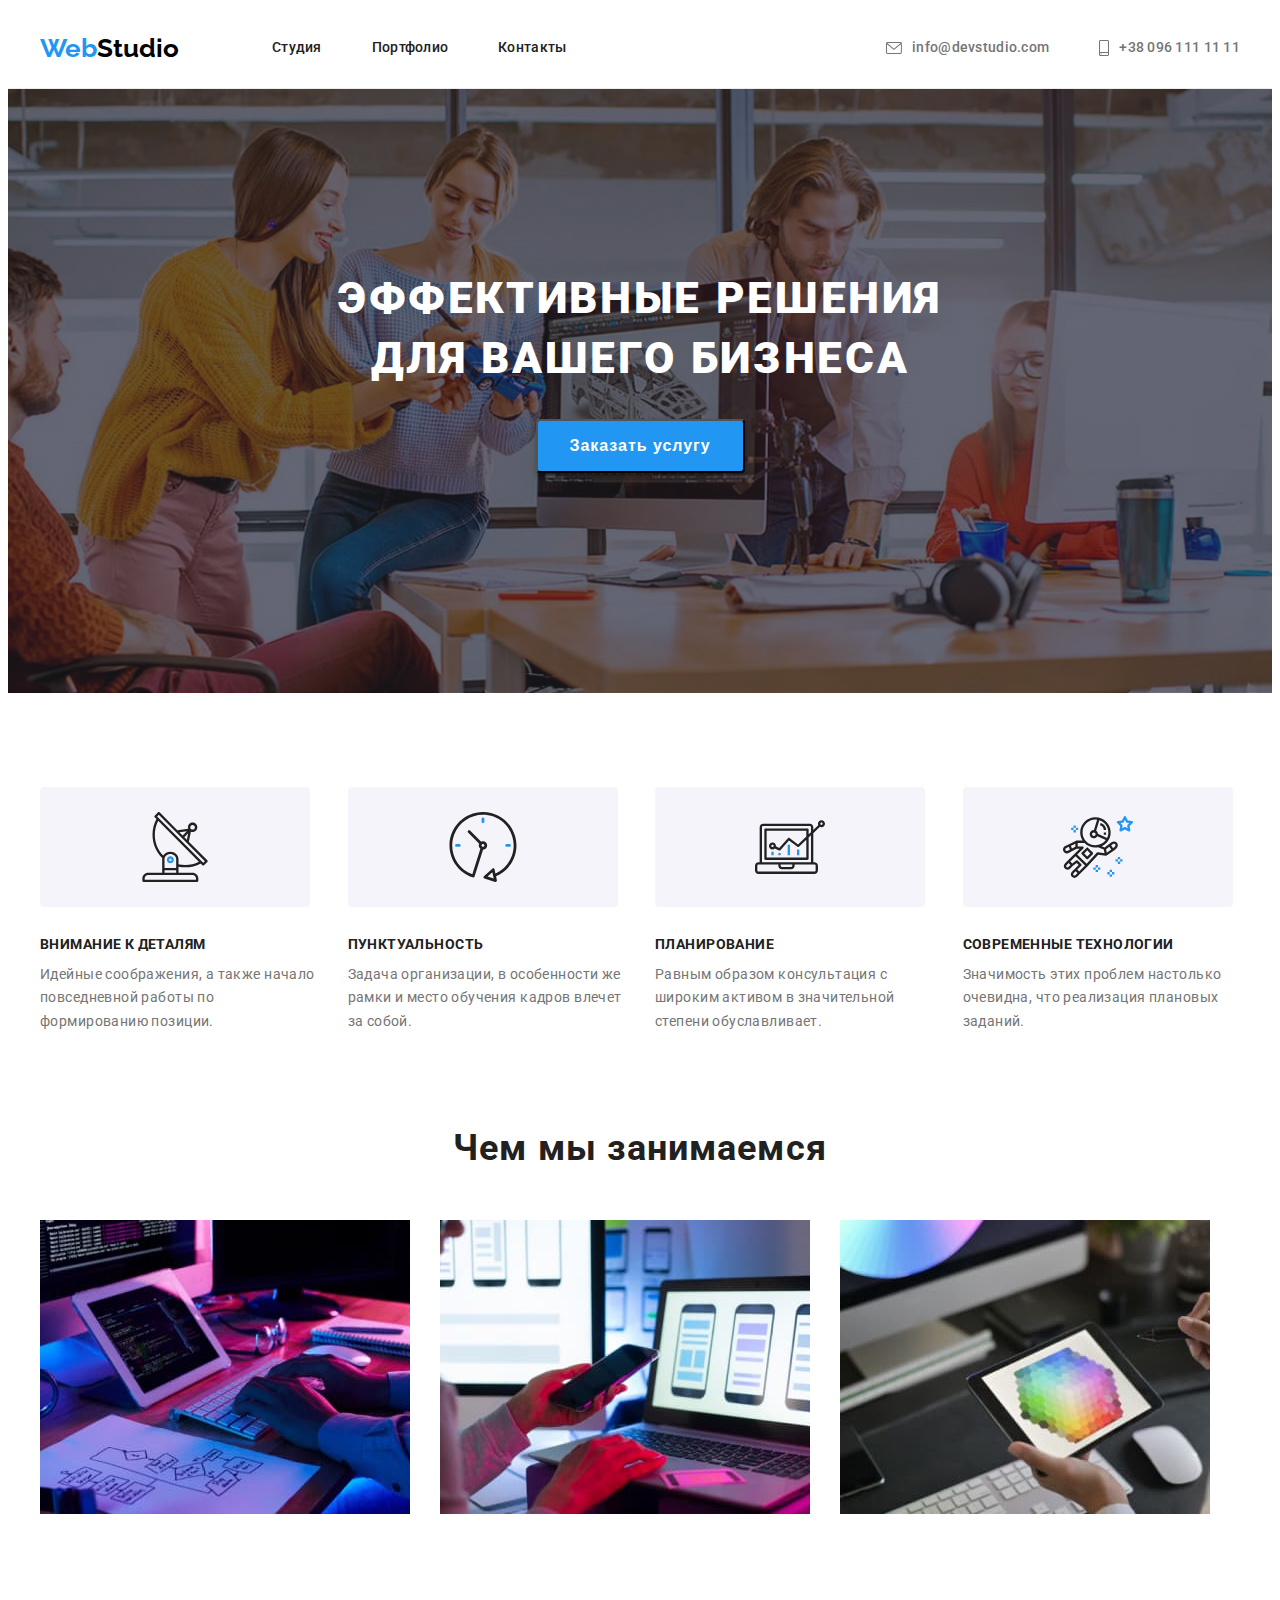
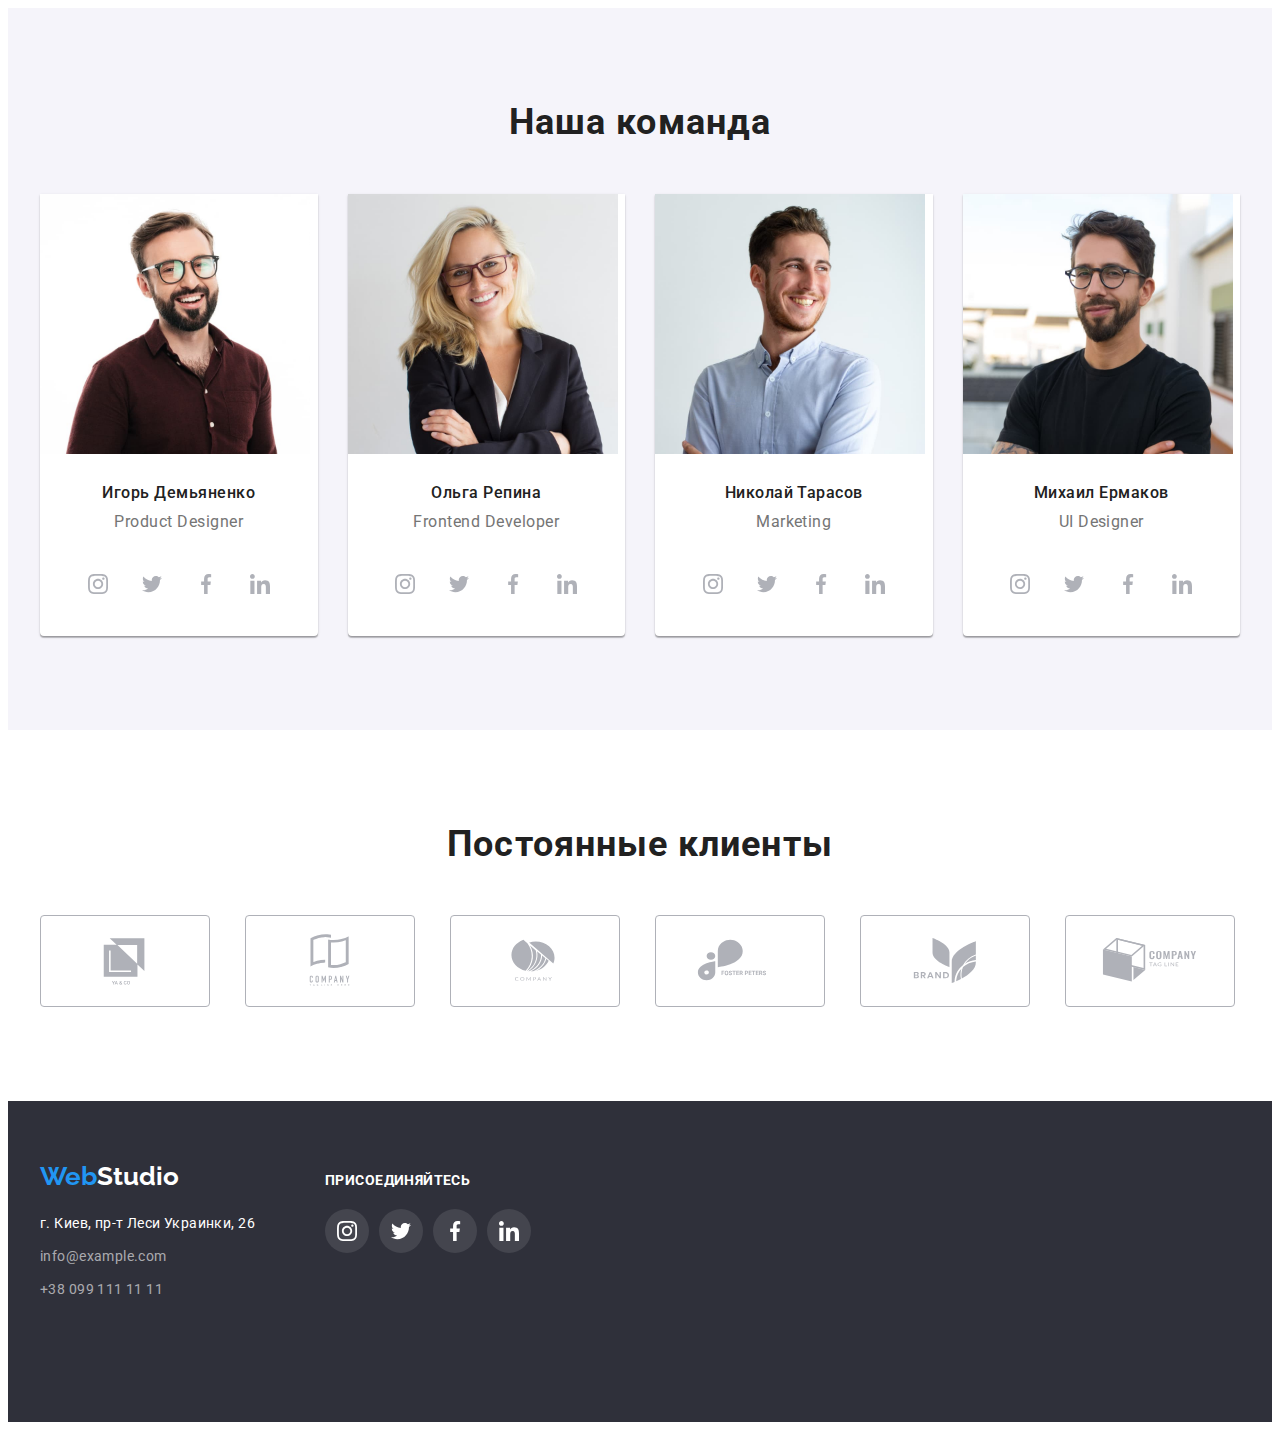
==== index.html @ 14ed2e69 "first" ====
<!DOCTYPE html>
<html lang="ru">
<head>
    <link rel="preconnect" href="https://fonts.googleapis.com">
    <link rel="preconnect" href="https://fonts.gstatic.com" crossorigin>
    <link href="https://fonts.googleapis.com/css2?family=Raleway:wght@700&family=Roboto:wght@400;500;700;900&display=swap"
        rel="stylesheet">
    <link rel="stylesheet" href="https://cdnjs.cloudflare.com/ajax/libs/modern-normalize/1.1.0/modern-normalize.min.css"
        integrity="sha512-wpPYUAdjBVSE4KJnH1VR1HeZfpl1ub8YT/NKx4PuQ5NmX2tKuGu6U/JRp5y+Y8XG2tV+wKQpNHVUX03MfMFn9Q=="
        crossorigin="anonymous" referrerpolicy="no-referrer" />
    <meta charset="UTF-8">
    <meta http-equiv="X-UA-Compatible" content="IE=edge">
    <meta name="viewport" content="width=device-width, initial-scale=1.0">
    <title>Document</title>
    <link rel="stylesheet" href="./css/styles.css"/>
   

</head>
<body>
    <!-- header -->
    <header class="header">
        <div class="container">
            <nav class="header-navigation">
                <a class="logo-header link" href="./index.html" lang="en"><span class="half-logo-text logo-text">Web</span>Studio</a>
                <ul class="header-list list">
                    <li class="header-item">
                        <a class="header-link link" href="./index.html">Студия</a></li>
                    <li class="header-item">
                        <a class="header-link link" href="./portfolio.html">Портфолио</a></li>
                    <li class="header-item">
                        <a class="header-link link" href="Контакты">Контакты</a></li>
                </ul>
                
            </nav>
                    <ul class="header-right list">
                    <li class="contacts-item">
                        <a class="header-contacts link" href="mailto:info@devstudio.com">
                        <svg class="contacts-icons" width="16" height="12">
                            <use href="./images/symbol-defs.svg#icon-envelope">
                            </use>
                        </svg>info@devstudio.com</a></li>
                    <li class="contacts-item">
                       
                        <a class="header-contacts link" href="tel:+380961111111"> <svg class="contacts-icons" width="10" height="16">
                            <use href="./images/symbol-defs.svg#icon-smartphone"></use>
                        </svg>+38 096 111 11 11</a>
                    </li>
                </ul>
        </div>  
    </header>
    <main>
        <!-- hero -->
        <section class="hero-section section">
            <div class="container container-hero">
                <h1 class="hero-title">Эффективные решения для вашего бизнеса</h1>
                <button class="hero-btn" type="button">Заказать услугу</button>
            </div>
        </section>
        <!-- features -->
        <section class="features section">
            <div class="container">
                <h2 class="visually-hidden">Наши преимущества</h2>
            <ul class="features-list list">
                <li class="features-item">
                    <div class="icon-box" ><svg class="features-icon">
                        <use href="./images/symbol-defs.svg#icon-antenna"></use>
                    </svg></div>
                    <h3 class="features-title">Внимание к деталям</h3>
                    <p class="features-text">Идейные соображения, а также начало повседневной работы по формированию позиции. </p>
                </li>
                <li class="features-item">
                    <div class="icon-box"><svg class="features-icon">
                        <use href="./images/symbol-defs.svg#icon-clock"></use>
                    </svg></div>
                    <h3 class="features-title">Пунктуальность</h3>
                    <p class="features-text">Задача организации, в особенности же рамки и место обучения кадров влечет за собой.</p>
                </li>
                <li class="features-item">
                <div class="icon-box"> <svg class="features-icon">
                        <use href="./images/symbol-defs.svg#icon-diagram"></use>
                    </svg></div>
                    <h3 class="features-title">Планирование</h3>
                    <p class="features-text">Равным образом консультация с широким активом в значительной степени обуславливает.</p>
                </li>
                <li class="features-item">
                <div class="icon-box"> <svg class="features-icon">
                        <use href="./images/symbol-defs.svg#icon-astronaut"></use>
                    </svg></div>
                    <h3 class="features-title">Современные технологии</h3>
                    <p class="features-text">Значимость этих проблем настолько очевидна, что реализация плановых заданий.</p>
                </li>

            </ul>
            </div>
            
          
        </section>
        <!-- activity -->
        <section class=" activity section">
           <div class="container"> 
               <h2 class="activity-title">Чем мы занимаемся</h2>
            <ul class="activity-list list">
                <li class="img-item">
                    <img 
                    src="./images/1.jpg" 
                    alt="Написание программного обеспечения"
                    width="370">
                </li>
                <li class="img-item">
                    <img 
                    src="./images/2.jpg" 
                    alt="Адаптация под мобильные устройства"
                    width="370">
                </li>
                <li class="img-item">
                    <img 
                    src="./images/3.jpg" 
                    alt="Дизайнерские разработки"
                    width="370">
                </li>
            </ul>
            </div>
        </section>
        <!-- team -->
        <section class="team-section section">
            <div class="container">
            <h2 class="team-title">Наша команда</h2>
            <ul class="team-list list">
                <li class="team-item">
                    <img 
                    src="./images/igor-d.jpg" 
                    alt="Игорь Демьяненко, дизайнер продукции"
                    width="270">
                   <div class="team-text">
                       <h3 class="team-title-name">Игорь Демьяненко</h3>
                    <p class="team-title-p" lang="en">Product Designer</p>
                    </div>
                    <div >
                       <ul class="social-list list">
                           <li class="social-link-box">
                                <a href="" class="social-link">
                                    <svg class="social-link-icon">
                                    <use href="./images/symbol-defs.svg#icon-instagram"></use>
                                </svg>
                                </a>
                           </li>
                           <li class="social-link-box">
                            <a href="" class="social-link">
                                <svg class="social-link-icon">
                            <use href="./images/symbol-defs.svg#icon-twitter"></use>
                        </svg>
                        </a>
                    </li>
                    <li class="social-link-box">
                        <a href="" class="social-link">
                            <svg class="social-link-icon">
                        <use href="./images/symbol-defs.svg#icon-facebook"></use>
                    </svg>
                    </a>
                </li>
                <li class="social-link-box">
                    <a href="" class="social-link">
                        <svg class="social-link-icon">
                    <use href="./images/symbol-defs.svg#icon-linkedin"></use>
                </svg>
                </a>
            </li>
                       </ul>       
                        
                       
                    </div>
                </li>
                <li class="team-item">
                    <img src="./images/olha-r.jpg"
                    alt="Ольга Репина, фронтенд"
                    width="270" >
                    <div class="team-text"><h3 class="team-title-name">Ольга Репина</h3>
                    <p class="team-title-p" lang="en">Frontend Developer</p>
                    </div>
                    <div>
                        <ul class="social-list list">
                            <li class="social-link-box">
                                <a href="" class="social-link">
                                    <svg class="social-link-icon">
                                        <use href="./images/symbol-defs.svg#icon-instagram"></use>
                                    </svg>
                                </a>
                            </li>
                            <li class="social-link-box">
                                <a href="" class="social-link">
                                    <svg class="social-link-icon">
                                        <use href="./images/symbol-defs.svg#icon-twitter"></use>
                                    </svg>
                                </a>
                            </li>
                            <li class="social-link-box">
                                <a href="" class="social-link">
                                    <svg class="social-link-icon">
                                        <use href="./images/symbol-defs.svg#icon-facebook"></use>
                                    </svg>
                                </a>
                            </li>
                            <li class="social-link-box">
                                <a href="" class="social-link">
                                    <svg class="social-link-icon">
                                        <use href="./images/symbol-defs.svg#icon-linkedin"></use>
                                    </svg>
                                </a>
                            </li>
                        </ul>
                    
                    
                    </div>
                </li>
                <li class="team-item">
                    <img src="./images/nikolay-t.jpg" 
                    alt="Николай Тарасов, маркетинг" 
                    width="270">
                    <div class="team-text"><h3 class="team-title-name">Николай Тарасов</h3>
                    <p class="team-title-p" lang="en">Marketing</p>
                    </div>
                    <div>
                        <ul class="social-list list">
                            <li class="social-link-box">
                                <a href="" class="social-link">
                                    <svg class="social-link-icon">
                                        <use href="./images/symbol-defs.svg#icon-instagram"></use>
                                    </svg>
                                </a>
                            </li>
                            <li class="social-link-box">
                                <a href="" class="social-link">
                                    <svg class="social-link-icon">
                                        <use href="./images/symbol-defs.svg#icon-twitter"></use>
                                    </svg>
                                </a>
                            </li>
                            <li class="social-link-box">
                                <a href="" class="social-link">
                                    <svg class="social-link-icon">
                                        <use href="./images/symbol-defs.svg#icon-facebook"></use>
                                    </svg>
                                </a>
                            </li>
                            <li class="social-link-box">
                                <a href="" class="social-link">
                                    <svg class="social-link-icon">
                                        <use href="./images/symbol-defs.svg#icon-linkedin"></use>
                                    </svg>
                                </a>
                            </li>
                        </ul>
                    
                    
                    </div>
                </li>
                <li class="team-item">
                    <img src="./images/mihail-e.jpg" 
                    alt="Михаил Ермаков, дизайнер интерфейсов" 
                    width="270">
                   <div class="team-text"> <h3 class="team-title-name">Михаил Ермаков</h3>
                    <p class="team-title-p" lang="en">UI Designer</p>
                    </div>
                    <div>
                        <ul class="social-list list">
                            <li class="social-link-box">
                                <a href="" class="social-link">
                                    <svg class="social-link-icon">
                                        <use href="./images/symbol-defs.svg#icon-instagram"></use>
                                    </svg>
                                </a>
                            </li>
                            <li class="social-link-box">
                                <a href="" class="social-link">
                                    <svg class="social-link-icon">
                                        <use href="./images/symbol-defs.svg#icon-twitter"></use>
                                    </svg>
                                </a>
                            </li>
                            <li class="social-link-box">
                                <a href="" class="social-link">
                                    <svg class="social-link-icon">
                                        <use href="./images/symbol-defs.svg#icon-facebook"></use>
                                    </svg>
                                </a>
                            </li>
                            <li class="social-link-box">
                                <a href="" class="social-link">
                                    <svg class="social-link-icon">
                                        <use href="./images/symbol-defs.svg#icon-linkedin"></use>
                                    </svg>
                                </a>
                            </li>
                        </ul>
                    
                    
                    </div>
                </li>
            </ul>
            </div>

        </section>
        <!-- clients -->
        <section class="client-section section">
           <div class="container"> 
               <h2 class="client-title">Постоянные клиенты</h2>
            <ul class="client-list list">
               <li class="client-item">
                   <a href="" class="client-link">
                      <svg class="client-link-icon">
                          <use href="./images/symbol-defs.svg#icon-ya-co"></use>
                      </svg>
                      </a>
               </li>
            <li class="client-item">
                <a href="" class="client-link">
                    <svg class="client-link-icon">
                        <use href="./images/symbol-defs.svg#icon-company"></use>
                    </svg>
                    </a>
                    </li>
            
            <li class="client-item">
                <a href="" class="client-link">
                    <svg class="client-link-icon">
                        <use href="./images/symbol-defs.svg#icon-company-circl"></use>
                    </svg>
                    </a>
                    
            </li>
            <li class="client-item">
                <a href="" class="client-link">
                    <svg class="client-link-icon">
                        <use href="./images/symbol-defs.svg#icon-foster"></use>
                    </svg>
                    </a>
                    
            </li>
            <li class="client-item">
                <a href="" class="client-link">
                    <svg class="client-link-icon">
                        <use href="./images/symbol-defs.svg#icon-brand-lief"></use>
                    </svg>
                    </a>
                    
            </li>
            <li class="client-item">
                <a href="" class="client-link">
                    <svg class="client-link-icon">
                        <use href="./images/symbol-defs.svg#icon-cube
                        "></use>
                    </svg>
                    </a>
                    
            </li>
            </ul>

</div>
        </section>
    
    </main>
    <footer class="footer-section section">
        <div class="container">
            <div class="adress-social-box">
        <div class="logo-adress-box">
        <a class="footer-logo link" href="./index.html" lang="en"><span class="half-logo-text logo-text">Web</span>Studio</a>
        <address class="footer-adress-section">
        <ul class="footer-list list">
            <li class="footer-list-item"><a class="footer-adress link" href="https://www.google.com/maps/d/embed?mid=10uSM3H-mIU3GznYo2szRIEphczw" width="640" height="480">г. Киев, пр-т Леси Украинки, 26</a> </li>
            <li class="footer-list-item"><a class="footer-link link" href="info@example.com">info@example.com</a></li>
            <li class="footer-list-item"><a class="footer-link link" href="tel:+380991111111">+38 099 111 11 11</a></li>
        </ul>
        </address>
        </div>
        <div class="footer-social">
            <h3 class="footer-social-title">присоединяйтесь</h3>
            <ul class="social-list-footer list">
                <li class="social-link-box-footer">
                    <a href="" class="social-link-footer">
                        <svg class="social-link-icon-footer">
                            <use href="./images/symbol-defs.svg#icon-instagram"></use>
                        </svg>
                    </a>
                </li>
                <li class="social-link-box-footer">
                    <a href="" class="social-link-footer">
                        <svg class="social-link-icon-footer">
                            <use href="./images/symbol-defs.svg#icon-twitter"></use>
                        </svg>
                    </a>
                </li>
                <li class="social-link-box-footer">
                    <a href="" class="social-link-footer">
                        <svg class="social-link-icon-footer">
                            <use href="./images/symbol-defs.svg#icon-facebook"></use>
                        </svg>
                    </a>
                </li>
                <li class="social-link-box-footer">
                    <a href="" class="social-link-footer">
                        <svg class="social-link-icon-footer">
                            <use href="./images/symbol-defs.svg#icon-linkedin"></use>
                        </svg>
                    </a>
                </li>
            </ul>
</div>
        </div>
</div>
    </footer>
    
</body>
</html>
---- css/styles.css ----
:root {
  --firs-logo-color: #2196f3;
  --second-logo-color-header: #000000;
  --second-logo-color-footer: #ffffff;
  --navigation-color-first: #212121;
  --navigation-color-act: #2196f3;
  --text-title-color: #212121;
  --hero-txt-color: #ffffff;
  --hero-footer-background: #2f303a;
  --text-color-p: #757575;
}
body {
  font-family: 'Roboto', sans-serif;
  background-color: #ffffff;
}
img {
  display: block;
}
p,
h1,
h2,
h3,
h4,
h5,
h6 {
  margin-top: 0;
  margin-bottom: 0;
}
ul {
  margin-top: 0;
  margin-bottom: 0;
  padding-left: 0;
}
.list {
  list-style: none;
}
.link {
  text-decoration: none;
}
.visually-hidden {
  position: absolute;
  width: 1px;
  height: 1px;
  margin: -1px;
  padding: 0;
  overflow: hidden;
  border: 0;
  clip: rect(0 0 0 0);
}
/* header */
.header {
  border-bottom: 1px solid #ececec;
}
.container {
  width: 1200px;
  padding-left: 15px;
  padding-right: 15px;
  margin: 0 auto;
}
.header-navigation {
  display: flex;
  align-items: center;
}
.header-list {
  display: flex;
}
.header-right {
  display: flex;
  margin-left: auto;
}
.header .container {
  display: flex;
  align-items: center;
}
.logo-header {
  display: block;
  margin-right: 93px;
  font-family: 'Raleway', sans-serif;
  font-style: normal;
  font-weight: 700;
  font-size: 26px;
  line-height: 1.19;
  color: var(--second-logo-color);
}

.half-logo-text {
  color: var(--firs-logo-color);
}
.header-item:not(:last-child) {
  padding-right: 50px;
}
.header-link {
  display: block;
  margin-top: 32px;
  margin-bottom: 32px;
  font-weight: 500;
  font-size: 14px;
  line-height: 1.14;
  letter-spacing: 0.02em;
  color: var(--navigation-color-first);
}
.contacts-icons {
  margin-right: 10px;
  fill: #757575;
}
.header-contacts:hover .contacts-icons,
.header-contacts:focus .contacts-icons {
  fill: var(--navigation-color-act);
}
.header-link:hover,
.header-link:focus {
  color: var(--navigation-color-act);
}
.contacts-item:not(:last-child) {
  margin-right: 50px;
}
.header-contacts {
  display: flex;
  align-items: center;
  margin-top: 32px;
  margin-bottom: 32px;
  font-family: 'Roboto';
  font-style: normal;
  font-weight: 500;
  font-size: 14px;
  line-height: 1.14;
  letter-spacing: 0.02em;
  color: #757575;
}
.header-contacts:hover,
.header-contacts:focus {
  color: var(--navigation-color-act);
}
/* hero */
.section {
  padding-top: 94px;
  padding-bottom: 94px;
}
.hero-section {
  background-color: var(--hero-footer-background);
  text-align: center;
  color: var(--hero-txt-color);
  padding-top: 180px;
  padding-bottom: 220px;
  background-image: linear-gradient(
      rgba(47, 48, 58, 0.4),
      rgba(47, 48, 58, 0.4)
    ),
    url(../images/back.jpg);
  background-repeat: no-repeat;
  background-position: center;
  background-size: cover;
}

.hero-title {
  max-width: 696px;
  margin: 0 auto 30px;
  text-align: center;
  font-weight: 900;
  font-size: 44px;
  line-height: 1.36;
  letter-spacing: 0.06em;
  text-transform: uppercase;
}
.hero-btn {
  text-align: center;
  padding: 10px 32px;
  cursor: pointer;
  font-style: normal;
  font-weight: 700;
  font-size: 16px;
  line-height: 1.87;
  letter-spacing: 0.06em;
  color: var(--hero-txt-color);
  background-color: var(--navigation-color-act);
  border-radius: 4px;
  box-shadow: 0 4px 4px rgba(0, 0, 0, 0.25);
}
.hero-btn:hover,
.hero-btn:hover {
  background-color: var(--navigation-color-act);
}
/* features */
.features {
  padding-top: 94px;
  padding-bottom: 47px;
}
.features-list {
  display: flex;
  align-items: center;
  flex-wrap: wrap;
  margin-left: -30px;
}
.features-item {
  flex-basis: calc((100% - 120px) / 4);
  margin-left: 30px;
}
.icon-box {
  display: flex;
  align-items: center;
  justify-content: center;
  background-color: #f5f4fa;
  border-radius: 4px;
  margin-bottom: 30px;
  width: 270px;
  height: 120px;
}
.features-icon {
  width: 70px;
  height: 70px;
}
.features-title {
  font-weight: 700;
  font-size: 14px;
  line-height: 1.14;
  letter-spacing: 0.03em;
  text-transform: uppercase;
  color: var(--text-title-color);
  margin-bottom: 10px;
}
.features-text {
  font-style: normal;
  font-weight: 400;
  font-size: 14px;
  line-height: 1.71;
  letter-spacing: 0.03em;
  color: var(--text-color-p);
}
/* activity */
.activity {
  padding-top: 47px;
  padding-bottom: 94px;
}
.activity-title {
  text-align: center;
  margin-bottom: 50px;
  font-style: normal;
  font-weight: 700;
  font-size: 36px;
  line-height: 1.16;
  letter-spacing: 0.03em;
  color: var(--text-title-color);
}
.activity-list {
  display: flex;
  flex-wrap: wrap;
}
.img-item:not(:last-child) {
  flex-basis: calc((100% - 90px) / 3);
  display: block;
  margin-right: 30px;
}
/* team */
.team-section {
  background-color: #f5f4fa;
}
.team-list {
  display: flex;
  flex-wrap: wrap;
  margin-left: -30px;
  margin-top: -30px;
}
.team-item {
  flex-basis: calc((100% - 120px) / 4);
  margin-left: 30px;
  margin-top: 30px;
  box-shadow: 0 1px 3px rgba(0, 0, 0, 0.12), 0 1px 1px rgba(0, 0, 0, 0.14),
    0 2px 1px rgba(0, 0, 0, 0.2);
  border-radius: 0 0 4px 4px;
  background-color: var(--second-logo-color-footer);
}
.team-title {
  text-align: center;
  margin-bottom: 50px;
  font-style: normal;
  font-weight: 700;
  font-size: 36px;
  line-height: 1.16;
  letter-spacing: 0.03em;
  color: var(--text-title-color);
}
.team-title-name {
  margin-bottom: 10px;
  text-align: center;
  font-style: normal;
  font-weight: 500;
  font-size: 16px;
  line-height: 1.18;
  letter-spacing: 0.03em;
  color: var(--text-title-color);
}
.team-title-p {
  text-align: center;
  font-weight: 400;
  font-size: 16px;
  line-height: 1.18;
  letter-spacing: 0.03em;
  color: var(--text-color-p);
}
.team-text {
  padding-top: 30px;
  padding-bottom: 30px;
}

.social-link {
  display: flex;
  justify-content: center;
  align-items: center;
  background-color: var(--hero-txt-color);
  width: 44px;
  height: 44px;
  border-radius: 50%;
}
.social-link-icon {
  width: 20px;
  height: 20px;
  fill: #afb1b8;
}
.social-link-box:not(:last-child) {
  margin-right: 10px;
}
.social-list {
  display: flex;
  align-items: center;
  justify-content: center;
  padding-bottom: 30px;
}

.social-link:hover,
.social-link:focus,
.social-link:hover .social-link-icon,
.social-link:focus .social-link-icon {
  background-color: var(--firs-logo-color);
  fill: var(--second-logo-color-footer);
}
/* clients */
.client-title {
  text-align: center;
  margin-bottom: 50px;
  font-weight: 700;
  font-size: 36px;
  line-height: 1.16;
  text-align: center;
  letter-spacing: 0.03em;
  color: var(--text-title-color);
}
.client-list {
  display: flex;
  flex-wrap: wrap;
  margin-left: -30px;
}
.client-item {
  flex-basis: calc((100% - 180px) / 6);
  margin-left: 30px;
}
.client-link {
  display: flex;
  align-items: center;
  justify-content: center;
  width: 170px;
  height: 92px;
  border: 1px solid #afb1b8;
  box-sizing: border-box;
  border-radius: 4px;
}
.client-link-icon {
  fill: #afb1b8;
  width: 106px;
  height: 60px;
}
.client-link:hover,
.client-link:focus,
.client-link:hover .client-link-icon,
.client-link:focus .client-link-icon {
  border-color: var(--firs-logo-color);
  fill: var(--navigation-color-act);
}

/* footer */
.adress-social-box {
  display: flex;
  align-items: baseline;
}
.adress-box {
  margin-right: 70px;
}
.footer-section {
  background-color: var(--hero-footer-background);
}
.footer-logo {
  display: block;
  margin-bottom: 20px;
  font-family: 'Raleway', sans-serif;
  font-style: normal;
  font-weight: 700;
  font-size: 26px;
  line-height: 1.19;
  color: var(--hero-txt-color);
}
.half-logo-text {
  color: var(--firs-logo-color);
}
.footer-adress {
  display: block;
  font-family: 'Roboto', sans-serif;
  font-style: normal;
  font-weight: 400;
  font-size: 14px;
  line-height: 1.71;
  letter-spacing: 0.03em;
  color: var(--hero-txt-color);
}
.footer-section {
  padding-top: 60px;
  padding-bottom: 60px;
}
.footer-list-item:not(:last-child) {
  margin-bottom: 9px;
}
.footer-link {
  display: block;
  font-family: 'Roboto', sans-serif;
  font-style: normal;
  font-weight: 400;
  font-size: 14px;
  line-height: 1.71;
  letter-spacing: 0.03em;
  color: rgba(255, 255, 255, 0.6);
}
.footer-adress:hover,
.footer-adress:focus {
  color: var(--navigation-color-act);
}
.footer-link:hover,
.footer-link:focus {
  color: var(--navigation-color-act);
}

.footer-social-title {
  font-weight: 700;
  font-size: 14px;
  line-height: 1.14;
  letter-spacing: 0.03em;
  text-transform: uppercase;
  color: var(--hero-txt-color);
  padding-bottom: 20px;
}
.social-link-footer {
  display: flex;
  justify-content: center;
  align-items: center;
  background-color: rgba(255, 255, 255, 0.1);
  width: 44px;
  height: 44px;
  border-radius: 50%;
}
.social-link-icon-footer {
  width: 20px;
  height: 20px;
  fill: var(--hero-txt-color);
}
.social-link-box-footer:not(:last-child) {
  margin-right: 10px;
}
.social-list-footer {
  display: flex;
  align-items: center;
  justify-content: center;
  padding-bottom: 97px;
}

.social-link-footer:hover,
.social-link-footer:focus {
  background-color: var(--navigation-color-act);
}
.logo-adress-box {
  margin-right: 70px;
  padding-bottom: 60px;
}

/* portfolio page2*/
.filter-list {
  display: flex;
  justify-content: center;
  margin-bottom: 50px;
}
.filter-item:not(:last-child) {
  margin-right: 8px;
}

.filter-btn {
  border-radius: 4px;
  padding: 6px 22px;
  cursor: pointer;
  font-style: normal;
  font-weight: 500;
  font-size: 16px;
  line-height: 1.62;
  letter-spacing: 0.03em;
  color: #212121;
  background-color: #f5f4fa;
  border: none;
}
.filter-btn:hover,
.filter-btn:focus {
  color: var(--hero-txt-color);
  background-color: var(--navigation-color-act);
}
.projects-boxes {
  display: flex;
  flex-wrap: wrap;
  margin-top: -30px;
  margin-left: -30px;
}
.projects-item {
  flex-basis: calc((100% - 270px) / 9);
  margin-left: 30px;
  margin-top: 30px;
}
.projects-boxes-title {
  font-weight: 700;
  font-size: 18px;
  line-height: 2;
  letter-spacing: 0.06em;
  color: var(--text-title-color);
}
.projects-boxes-text {
  font-size: 16px;
  line-height: 1.87;
  letter-spacing: 0.03em;
  color: var(--text-color-p);
}
.text-box {
  border: 1px solid #eeeeee;
  padding: 20px 24px;
  border-top: none;
}
.projects-item:hover,
.projects-item:focus {
  box-shadow: 0px 1px 1px rgba(0, 0, 0, 0.12), 0px 4px 4px rgba(0, 0, 0, 0.06),
    1px 4px 6px rgba(0, 0, 0, 0.16);
}
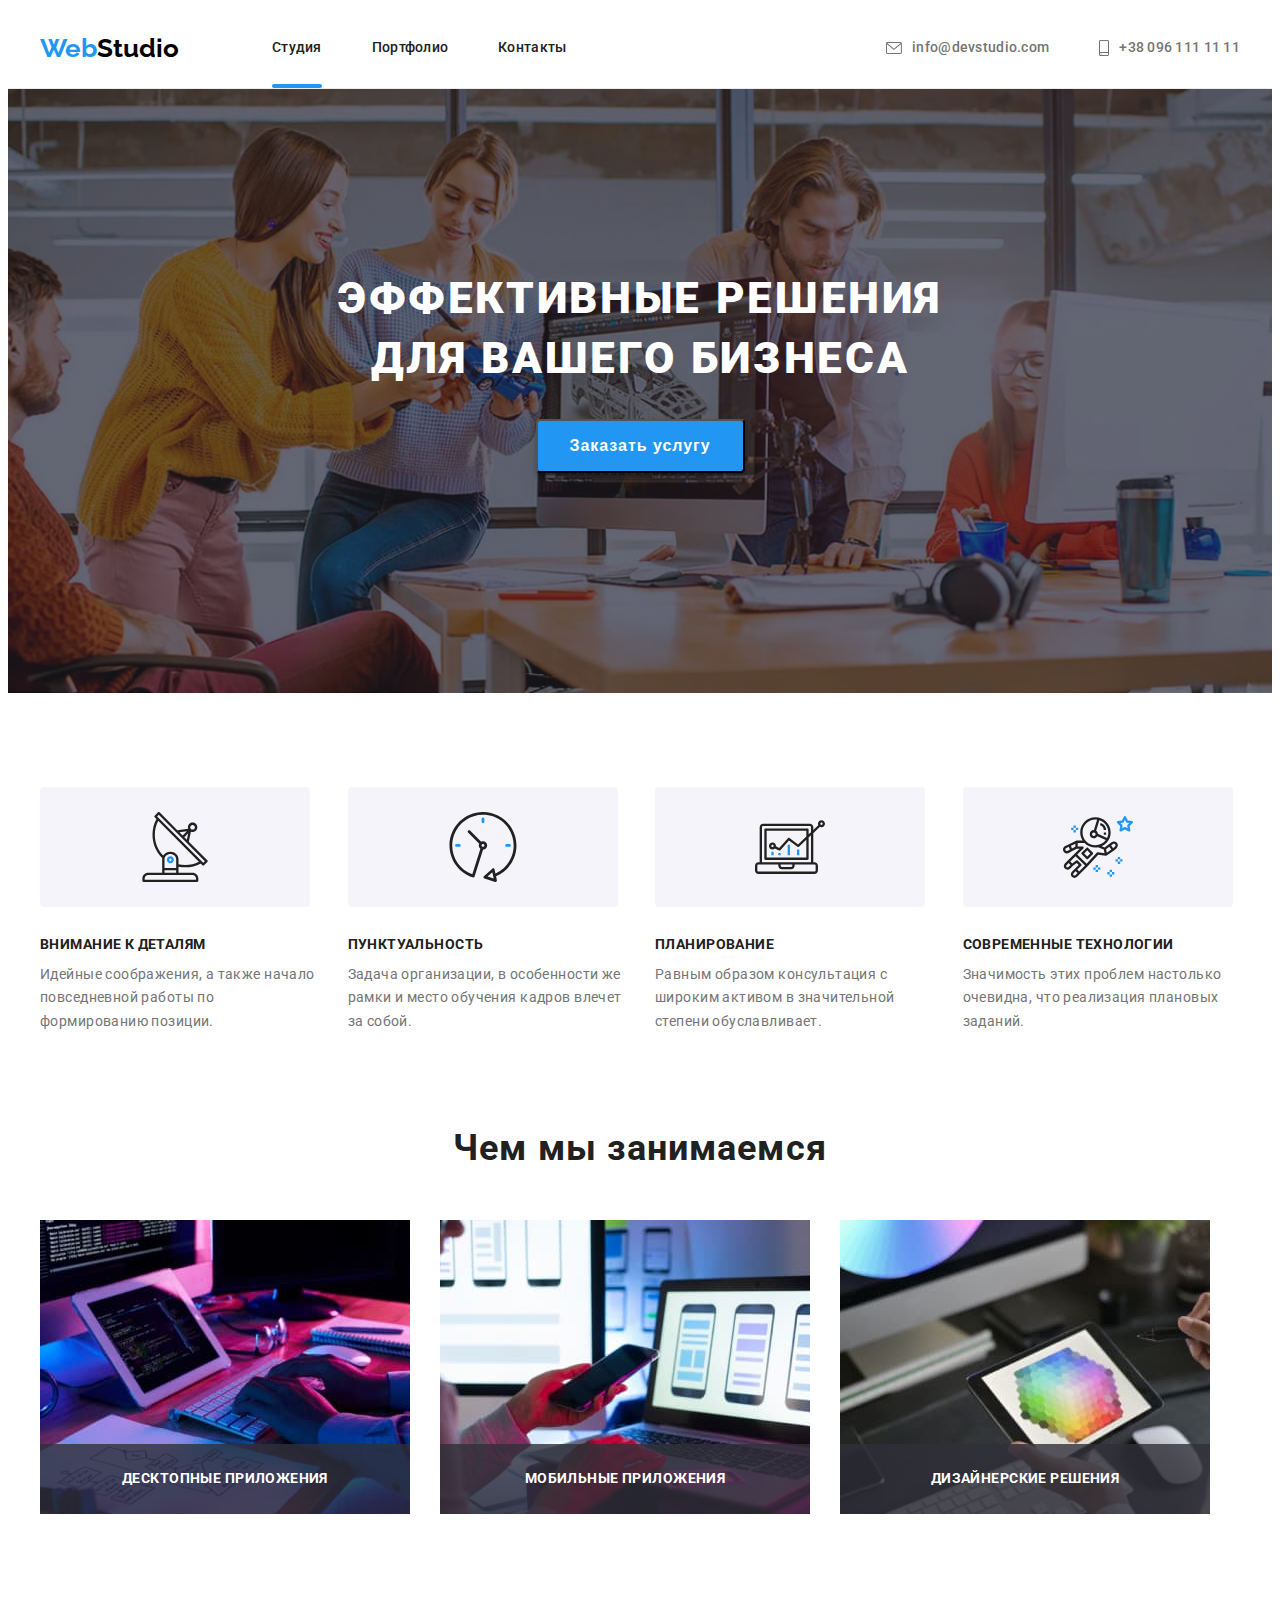
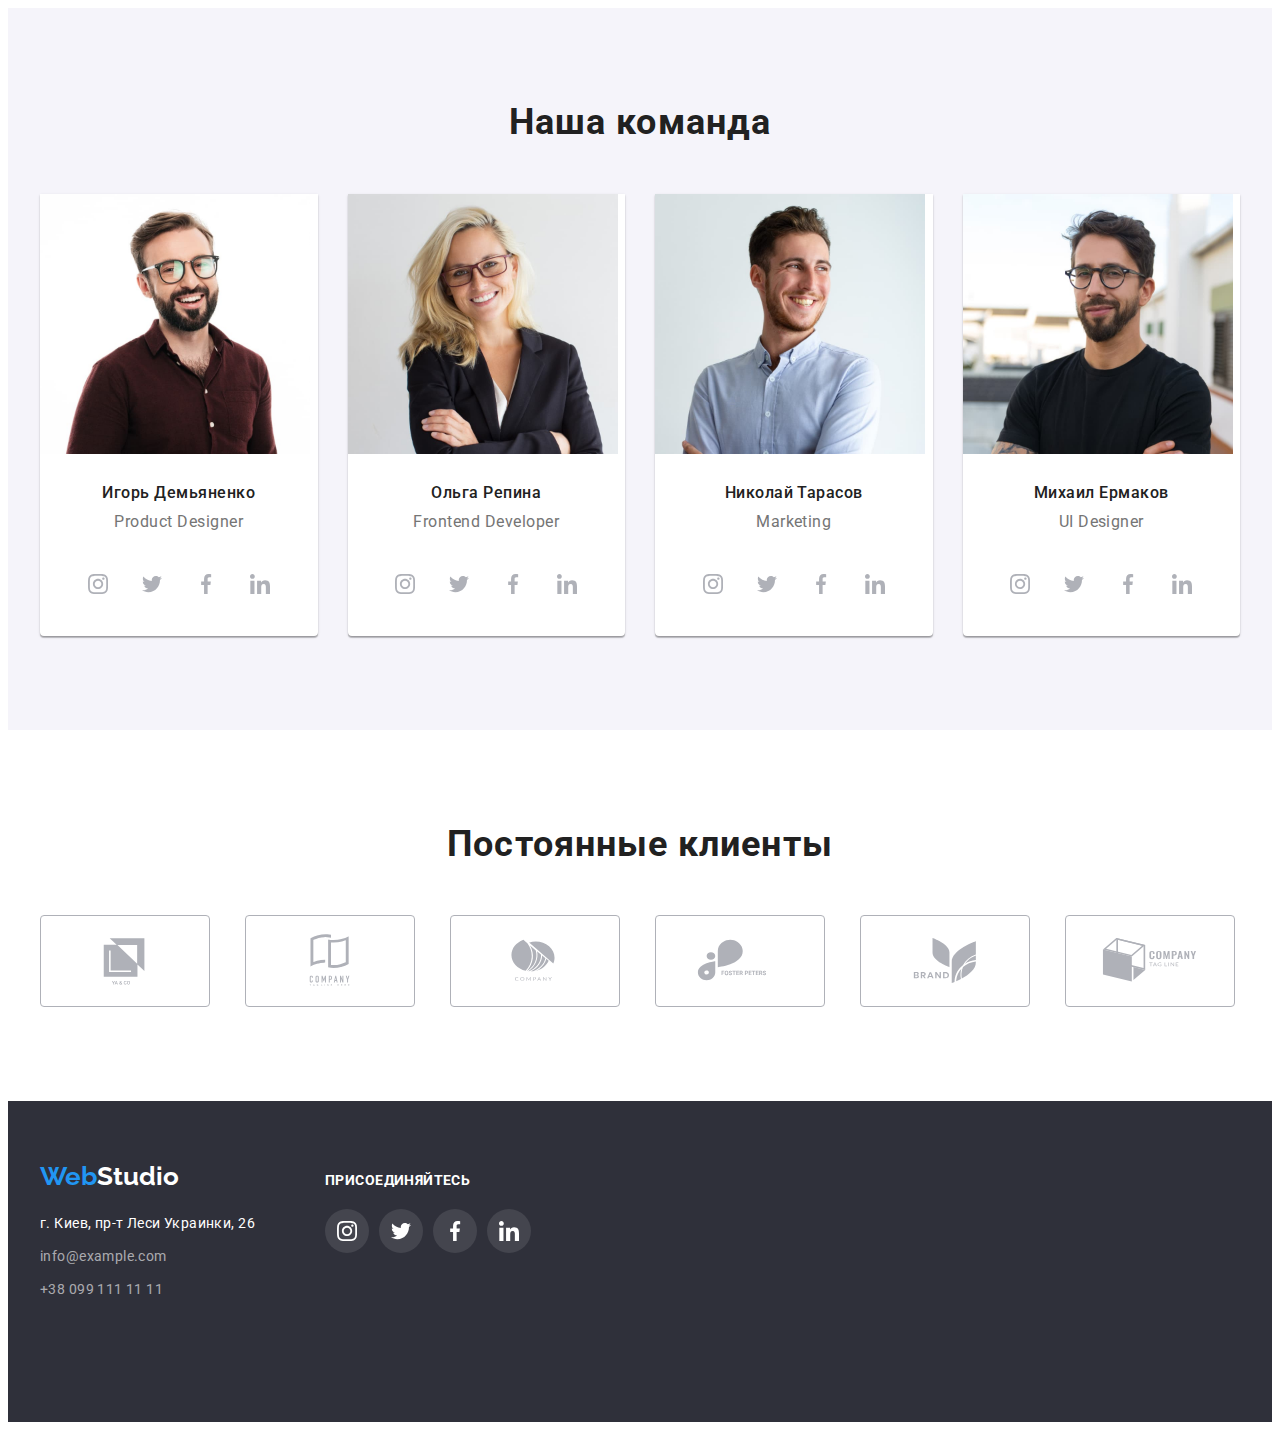
==== commit 4c200d4c: "flaffy" ====
--- a/index.html
+++ b/index.html
@@ -24,7 +24,7 @@
                 <a class="logo-header link" href="./index.html" lang="en"><span class="half-logo-text logo-text">Web</span>Studio</a>
                 <ul class="header-list list">
                     <li class="header-item">
-                        <a class="header-link link" href="./index.html">Студия</a></li>
+                        <a class="header-link link active-link" href="./index.html">Студия</a></li>
                     <li class="header-item">
                         <a class="header-link link" href="./portfolio.html">Портфолио</a></li>
                     <li class="header-item">
@@ -53,7 +53,7 @@
         <section class="hero-section section">
             <div class="container container-hero">
                 <h1 class="hero-title">Эффективные решения для вашего бизнеса</h1>
-                <button class="hero-btn" type="button">Заказать услугу</button>
+                <button class="hero-btn" type="button" data-modal-open>Заказать услугу</button>
             </div>
         </section>
         <!-- features -->
@@ -101,22 +101,31 @@
                <h2 class="activity-title">Чем мы занимаемся</h2>
             <ul class="activity-list list">
                 <li class="img-item">
-                    <img 
+                   <div class="activity-box"> 
+                       <img 
                     src="./images/1.jpg" 
                     alt="Написание программного обеспечения"
                     width="370">
+                    <h3 class="activity-overlay">Десктопные приложения</h3>
+                   </div>
                 </li>
                 <li class="img-item">
+                    <div class="activity-box">
                     <img 
                     src="./images/2.jpg" 
                     alt="Адаптация под мобильные устройства"
                     width="370">
+                    <h3 class="activity-overlay">Мобильные приложения</h3>
+                    </div>
                 </li>
                 <li class="img-item">
+                    <div class="activity-box">
                     <img 
                     src="./images/3.jpg" 
                     alt="Дизайнерские разработки"
                     width="370">
+                    <h3 class="activity-overlay">Дизайнерские решения</h3>
+                    </div>
                 </li>
             </ul>
             </div>
@@ -408,6 +417,18 @@
         </div>
 </div>
     </footer>
+    <div class="backdrop is-hidden" data-modal>
+        <div class="modal">
+            <button type="button" class="button-modal" data-modal-close>
+                <svg class="button-close">
+                    <use href="./images/symbol-defs.svg#icon-close"></use>
+                </svg>
+            </button>
+
+        </div>
+
+    </div>
+    <script src="./js/modal.js"></script>
     
 </body>
 </html>
--- a/css/styles.css
+++ b/css/styles.css
@@ -90,18 +90,33 @@
   padding-right: 50px;
 }
 .header-link {
-  display: block;
-  margin-top: 32px;
-  margin-bottom: 32px;
+  position: relative;
+  display: block;
+  padding-top: 32px;
+  padding-bottom: 32px;
   font-weight: 500;
   font-size: 14px;
   line-height: 1.14;
   letter-spacing: 0.02em;
   color: var(--navigation-color-first);
+  transition: color 250ms cubic-bezier(0.4, 0, 0.2, 1);
+}
+.active-link::after {
+  content: '';
+  position: absolute;
+  left: 0;
+  top: 76px;
+  bottom: -1px;
+  display: block;
+  width: 100%;
+  height: 4px;
+  border-radius: 2px;
+  background-color: var(--navigation-color-act);
 }
 .contacts-icons {
   margin-right: 10px;
   fill: #757575;
+  transition: fill 250ms cubic-bezier(0.4, 0, 0.2, 1);
 }
 .header-contacts:hover .contacts-icons,
 .header-contacts:focus .contacts-icons {
@@ -126,11 +141,13 @@
   line-height: 1.14;
   letter-spacing: 0.02em;
   color: #757575;
+  transition: color 250ms cubic-bezier(0.4, 0, 0.2, 1);
 }
 .header-contacts:hover,
 .header-contacts:focus {
   color: var(--navigation-color-act);
 }
+
 /* hero */
 .section {
   padding-top: 94px;
@@ -175,9 +192,11 @@
   background-color: var(--navigation-color-act);
   border-radius: 4px;
   box-shadow: 0 4px 4px rgba(0, 0, 0, 0.25);
+  transition: background-color 250ms cubic-bezier(0.4, 0, 0.2, 1),
+    box-shadow 250ms cubic-bezier(0.4, 0, 0.2, 1);
 }
 .hero-btn:hover,
-.hero-btn:hover {
+.hero-btn:focus {
   background-color: var(--navigation-color-act);
 }
 /* features */
@@ -249,6 +268,27 @@
   flex-basis: calc((100% - 90px) / 3);
   display: block;
   margin-right: 30px;
+}
+.activity-box {
+  position: relative;
+}
+.activity-overlay {
+  position: absolute;
+  bottom: 0;
+  left: 0;
+  display: flex;
+  justify-content: center;
+  align-items: center;
+  height: 70px;
+  width: 100%;
+  background-color: rgba(47, 48, 58, 0.8);
+  color: var(--hero-txt-color);
+  font-weight: 700;
+  font-size: 14px;
+  line-height: 1.14;
+  text-align: center;
+  letter-spacing: 0.03em;
+  text-transform: uppercase;
 }
 /* team */
 .team-section {
@@ -310,11 +350,13 @@
   width: 44px;
   height: 44px;
   border-radius: 50%;
+  transition: background-color 250ms cubic-bezier(0.4, 0, 0.2, 1);
 }
 .social-link-icon {
   width: 20px;
   height: 20px;
   fill: #afb1b8;
+  transition: fill 250ms cubic-bezier(0.4, 0, 0.2, 1);
 }
 .social-link-box:not(:last-child) {
   margin-right: 10px;
@@ -327,10 +369,11 @@
 }
 
 .social-link:hover,
-.social-link:focus,
+.social-link:focus {
+  background-color: var(--navigation-color-act);
+}
 .social-link:hover .social-link-icon,
 .social-link:focus .social-link-icon {
-  background-color: var(--firs-logo-color);
   fill: var(--second-logo-color-footer);
 }
 /* clients */
@@ -362,11 +405,13 @@
   border: 1px solid #afb1b8;
   box-sizing: border-box;
   border-radius: 4px;
+  transition: border-color 250ms cubic-bezier(0.4, 0, 0.2, 1);
 }
 .client-link-icon {
   fill: #afb1b8;
   width: 106px;
   height: 60px;
+  transition: fill 250ms cubic-bezier(0.4, 0, 0.2, 1);
 }
 .client-link:hover,
 .client-link:focus,
@@ -409,6 +454,7 @@
   line-height: 1.71;
   letter-spacing: 0.03em;
   color: var(--hero-txt-color);
+  transition: color 250ms cubic-bezier(0.4, 0, 0.2, 1);
 }
 .footer-section {
   padding-top: 60px;
@@ -426,6 +472,7 @@
   line-height: 1.71;
   letter-spacing: 0.03em;
   color: rgba(255, 255, 255, 0.6);
+  transition: color 250ms cubic-bezier(0.4, 0, 0.2, 1);
 }
 .footer-adress:hover,
 .footer-adress:focus {
@@ -453,6 +500,7 @@
   width: 44px;
   height: 44px;
   border-radius: 50%;
+  transition: background-color 250ms cubic-bezier(0.4, 0, 0.2, 1);
 }
 .social-link-icon-footer {
   width: 20px;
@@ -500,6 +548,8 @@
   color: #212121;
   background-color: #f5f4fa;
   border: none;
+  transition: background-color 250ms cubic-bezier(0.4, 0, 0.2, 1),
+    color 250ms cubic-bezier(0.4, 0, 0.2, 1);
 }
 .filter-btn:hover,
 .filter-btn:focus {
@@ -516,6 +566,32 @@
   flex-basis: calc((100% - 270px) / 9);
   margin-left: 30px;
   margin-top: 30px;
+  transition: box-shadow 250ms cubic-bezier(0.4, 0, 0.2, 1);
+}
+.projects-overlay {
+  position: relative;
+  overflow: hidden;
+}
+.projects-overlay-txt {
+  position: absolute;
+  top: 0;
+  left: 0;
+  overflow: auto;
+  transform: translateY(100%);
+  width: 100%;
+  height: 100%;
+  padding: 63px 24px;
+  background-color: rgba(33, 150, 243, 0.9);
+  font-weight: 400;
+  font-size: 18px;
+  line-height: 1.56;
+  letter-spacing: 0.03em;
+  color: var(--second-logo-color-footer);
+  transition: transform 250ms cubic-bezier(0.4, 0, 0.2, 1);
+}
+.projects-links:hover .projects-overlay-txt,
+.projects-links:focus .projects-overlay-txt {
+  transform: translateY(0);
 }
 .projects-boxes-title {
   font-weight: 700;
@@ -535,8 +611,57 @@
   padding: 20px 24px;
   border-top: none;
 }
-.projects-item:hover,
-.projects-item:focus {
+.projects-links {
+  display: block;
+  transition: box-shadow 250ms cubic-bezier(0.4, 0, 0.2, 1);
+}
+.projects-links:hover,
+.projects-links:focus {
   box-shadow: 0px 1px 1px rgba(0, 0, 0, 0.12), 0px 4px 4px rgba(0, 0, 0, 0.06),
     1px 4px 6px rgba(0, 0, 0, 0.16);
 }
+.backdrop {
+  position: fixed;
+  height: 100vh;
+  width: 100vw;
+  background-color: rgba(0, 0, 0, 0.2);
+  top: 0;
+  transition: opacity 600ms, translate 600ms;
+}
+.modal {
+  position: absolute;
+  width: 528px;
+  height: 581px;
+  background-color: #ffffff;
+  box-shadow: 0px 1px 3px rgba(0, 0, 0, 0.12), 0px 1px 1px rgba(0, 0, 0, 0.14),
+    0px 2px 1px rgba(0, 0, 0, 0.2);
+  border-radius: 4px;
+  left: 50%;
+  top: 50%;
+  transform: translate(-50%, -50%);
+}
+.backdrop.is-hidden {
+  opacity: 0;
+  visibility: visible;
+  pointer-events: none;
+}
+.button-modal {
+  position: absolute;
+  top: 8px;
+  right: 8px;
+  width: 30px;
+  height: 30px;
+  cursor: pointer;
+  background-color: var(--second-logo-color-footer);
+  border: 1px solid rgba(0, 0, 0, 0.1);
+  box-sizing: border-box;
+  border-radius: 50%;
+  padding: 0;
+  display: flex;
+  justify-content: center;
+  align-items: center;
+}
+.button-close {
+  width: 18px;
+  height: 18px;
+}
